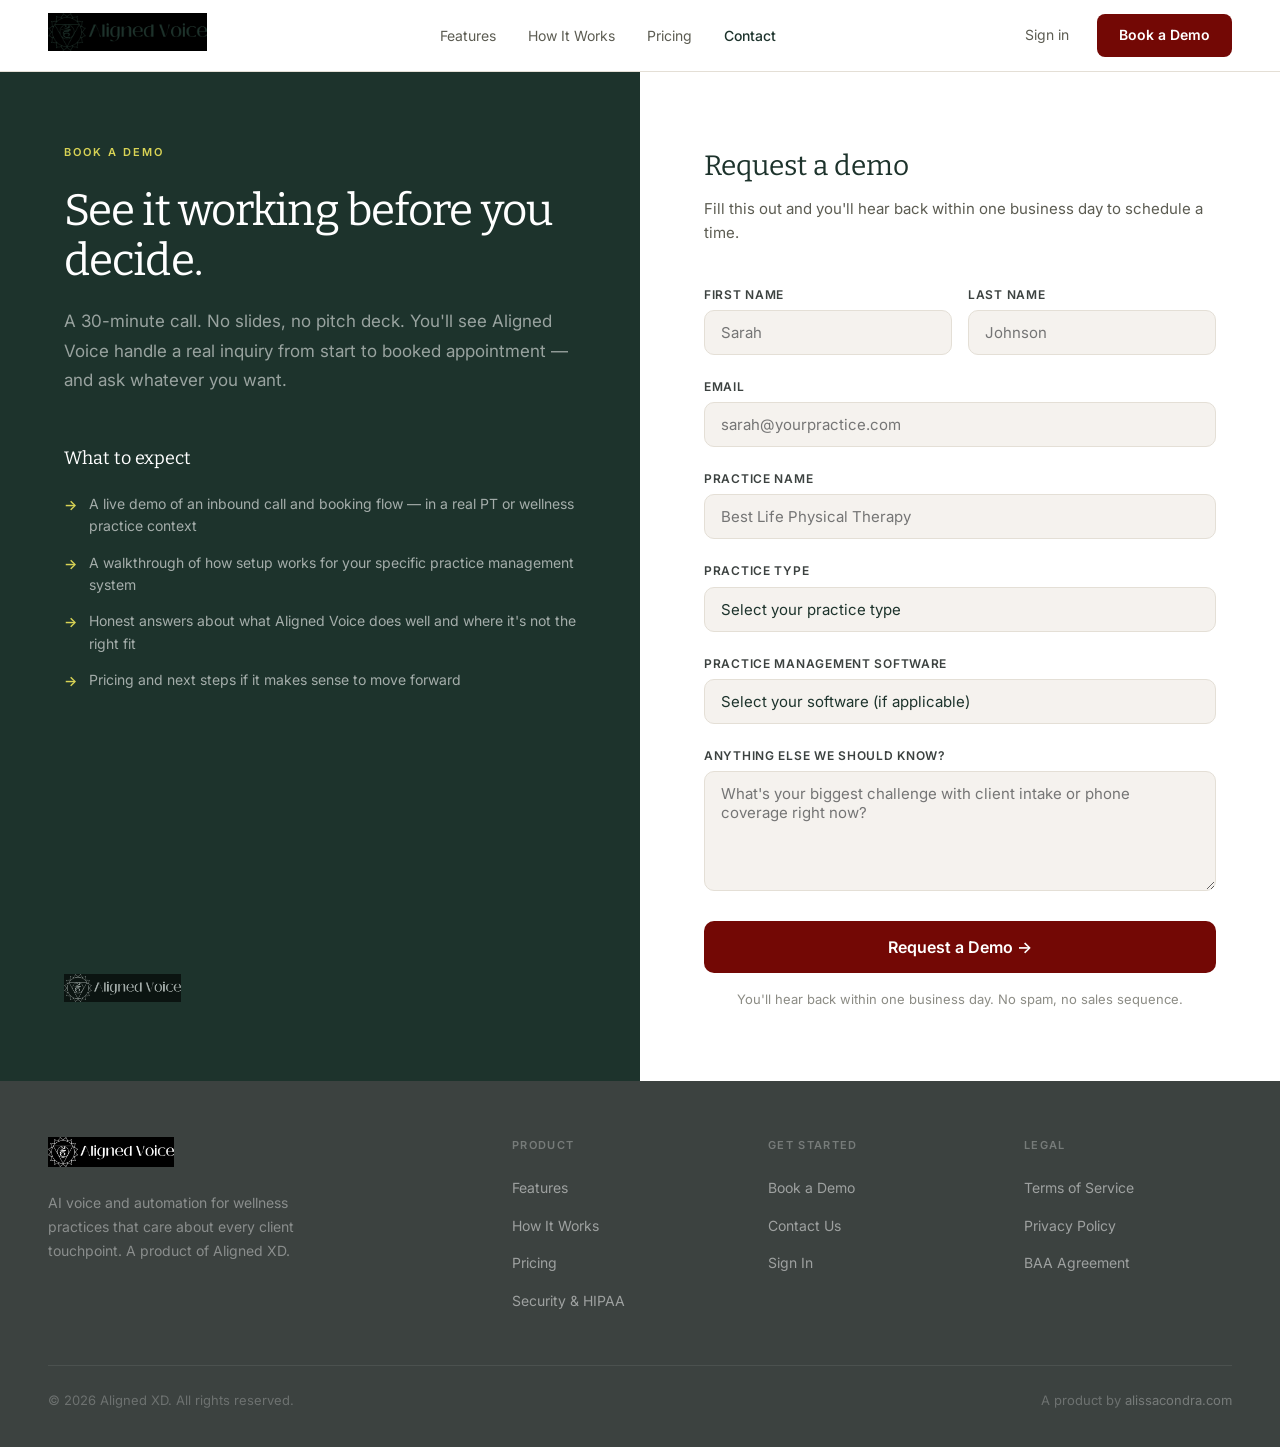
==== contact.html @ 329825b9 "Add files via upload" ====
<!DOCTYPE html>
<html lang="en">
<head>
<meta charset="UTF-8">
<meta name="viewport" content="width=device-width, initial-scale=1.0">
<title>Book a Demo — Aligned Voice</title>
<meta name="description" content="See Aligned Voice working in a real wellness practice. Book a 30-minute demo — no slides, no pitch deck.">
<link rel="preconnect" href="https://fonts.googleapis.com">
<link href="https://fonts.googleapis.com/css2?family=Bitter:ital,wght@0,300;0,400;0,500;1,300;1,400&family=Inter:wght@300;400;500;600&display=swap" rel="stylesheet">
<style>
  :root { --stone:#f5f2ee; --forest:#1d332c; --brown:#735240; --yellow:#d8d355; --red:#730805; --charcoal:#3c4240; --body:#5c5c52; --stone-mid:#e4dfd6; }
  * { margin:0; padding:0; box-sizing:border-box; }
  body { font-family:'Inter',system-ui,sans-serif; color:var(--forest); background:white; line-height:1.6; }

  nav { position:sticky; top:0; z-index:100; background:white; border-bottom:1px solid var(--stone-mid); padding:0 48px; height:72px; display:flex; align-items:center; justify-content:space-between; }
  .nav-logo img { height:38px; }
  .nav-links { display:flex; align-items:center; gap:32px; list-style:none; }
  .nav-links a { font-size:14px; color:var(--body); text-decoration:none; }
  .nav-links a:hover, .nav-links a.active { color:var(--forest); font-weight:500; }
  .nav-cta { display:flex; align-items:center; gap:12px; }
  .btn-ghost { font-size:14px; color:var(--body); text-decoration:none; padding:8px 16px; }
  .btn-nav { font-size:14px; font-weight:600; background:var(--red); color:white; text-decoration:none; padding:10px 22px; border-radius:8px; }

  .contact-layout { display:grid; grid-template-columns:1fr 1fr; min-height:calc(100vh - 72px); }

  .contact-left { background:var(--forest); padding:72px 64px; display:flex; flex-direction:column; justify-content:space-between; }
  .contact-left-content { flex:1; }
  .contact-left .label { font-size:11px; letter-spacing:.18em; text-transform:uppercase; color:var(--yellow); font-weight:600; margin-bottom:24px; }
  .contact-left h1 { font-family:'Bitter',Georgia,serif; font-size:44px; font-weight:400; color:white; margin-bottom:20px; line-height:1.15; letter-spacing:-.02em; }
  .contact-left > div > p { font-size:17px; color:rgba(255,255,255,.55); line-height:1.75; margin-bottom:48px; }

  .what-to-expect h3 { font-family:'Bitter',Georgia,serif; font-size:18px; font-weight:400; color:white; margin-bottom:20px; }
  .expect-list { list-style:none; display:flex; flex-direction:column; gap:14px; }
  .expect-list li { display:flex; align-items:flex-start; gap:12px; font-size:14px; color:rgba(255,255,255,.6); line-height:1.6; }
  .expect-list li::before { content:'→'; color:var(--yellow); flex-shrink:0; font-weight:600; margin-top:1px; }

  .contact-left-footer { margin-top:64px; }
  .contact-left-footer img { height:28px; opacity:.6; }

  .contact-right { background:white; padding:72px 64px; display:flex; flex-direction:column; justify-content:center; }
  .contact-right h2 { font-family:'Bitter',Georgia,serif; font-size:28px; font-weight:400; color:var(--forest); margin-bottom:8px; }
  .contact-right > p { font-size:15px; color:var(--body); margin-bottom:40px; line-height:1.6; }

  .form-group { margin-bottom:22px; }
  .form-row { display:grid; grid-template-columns:1fr 1fr; gap:16px; }
  label { display:block; font-size:12px; font-weight:600; letter-spacing:.06em; text-transform:uppercase; color:var(--charcoal); margin-bottom:6px; }
  input, select, textarea { width:100%; font-family:'Inter',system-ui,sans-serif; font-size:15px; color:var(--forest); background:var(--stone); border:1.5px solid var(--stone-mid); border-radius:10px; padding:12px 16px; outline:none; transition:border-color .2s; }
  input:focus, select:focus, textarea:focus { border-color:var(--forest); background:white; }
  textarea { height:120px; resize:vertical; }
  select { appearance:none; cursor:pointer; }

  .form-submit { margin-top:8px; }
  .btn-submit { width:100%; font-family:'Inter',system-ui,sans-serif; font-size:16px; font-weight:600; background:var(--red); color:white; border:none; padding:16px 24px; border-radius:10px; cursor:pointer; }
  .btn-submit:hover { background:#5a0604; }

  .form-note { font-size:13px; color:var(--body); text-align:center; margin-top:16px; opacity:.7; }

  footer { background:var(--charcoal); padding:56px 48px 36px; }
  .footer-top { display:grid; grid-template-columns:2fr 1fr 1fr 1fr; gap:48px; margin-bottom:40px; }
  .footer-brand p { font-size:14px; color:rgba(255,255,255,.4); line-height:1.7; margin-top:16px; max-width:280px; }
  .footer-brand img { height:30px; }
  .footer-col h5 { font-size:11px; font-weight:600; letter-spacing:.12em; text-transform:uppercase; color:rgba(255,255,255,.3); margin-bottom:20px; }
  .footer-col ul { list-style:none; }
  .footer-col li { margin-bottom:12px; }
  .footer-col a { font-size:14px; color:rgba(255,255,255,.5); text-decoration:none; }
  .footer-col a:hover { color:white; }
  .footer-bottom { border-top:1px solid rgba(255,255,255,.08); padding-top:24px; display:flex; justify-content:space-between; }
  .footer-bottom p { font-size:13px; color:rgba(255,255,255,.25); }
  .footer-bottom a { color:rgba(255,255,255,.3); text-decoration:none; }
</style>
</head>
<body>

<nav>
  <a href="index.html" class="nav-logo"><img src="Aligned_Voice_Logo.png" alt="Aligned Voice"></a>
  <ul class="nav-links">
    <li><a href="features.html">Features</a></li>
    <li><a href="how-it-works.html">How It Works</a></li>
    <li><a href="pricing.html">Pricing</a></li>
    <li><a href="contact.html" class="active">Contact</a></li>
  </ul>
  <div class="nav-cta">
    <a href="#" class="btn-ghost">Sign in</a>
    <a href="contact.html" class="btn-nav">Book a Demo</a>
  </div>
</nav>

<div class="contact-layout">

  <div class="contact-left">
    <div class="contact-left-content">
      <div class="label">Book a Demo</div>
      <h1>See it working before you decide.</h1>
      <p>A 30-minute call. No slides, no pitch deck. You'll see Aligned Voice handle a real inquiry from start to booked appointment — and ask whatever you want.</p>

      <div class="what-to-expect">
        <h3>What to expect</h3>
        <ul class="expect-list">
          <li>A live demo of an inbound call and booking flow — in a real PT or wellness practice context</li>
          <li>A walkthrough of how setup works for your specific practice management system</li>
          <li>Honest answers about what Aligned Voice does well and where it's not the right fit</li>
          <li>Pricing and next steps if it makes sense to move forward</li>
        </ul>
      </div>
    </div>
    <div class="contact-left-footer">
      <img src="Aligned_Voice_Logo__White.png" alt="Aligned Voice">
    </div>
  </div>

  <div class="contact-right">
    <h2>Request a demo</h2>
    <p>Fill this out and you'll hear back within one business day to schedule a time.</p>

    <form action="#" method="POST">
      <div class="form-row">
        <div class="form-group">
          <label for="first-name">First Name</label>
          <input type="text" id="first-name" name="first_name" placeholder="Sarah" required>
        </div>
        <div class="form-group">
          <label for="last-name">Last Name</label>
          <input type="text" id="last-name" name="last_name" placeholder="Johnson" required>
        </div>
      </div>

      <div class="form-group">
        <label for="email">Email</label>
        <input type="email" id="email" name="email" placeholder="sarah@yourpractice.com" required>
      </div>

      <div class="form-group">
        <label for="practice">Practice Name</label>
        <input type="text" id="practice" name="practice" placeholder="Best Life Physical Therapy" required>
      </div>

      <div class="form-group">
        <label for="practice-type">Practice Type</label>
        <select id="practice-type" name="practice_type">
          <option value="">Select your practice type</option>
          <option>Physical Therapy</option>
          <option>Chiropractic</option>
          <option>Acupuncture</option>
          <option>Functional Medicine</option>
          <option>Integrative Wellness</option>
          <option>Massage Therapy</option>
          <option>Mental Health / Therapy</option>
          <option>Yoga / Movement Studio</option>
          <option>Other Wellness Practice</option>
        </select>
      </div>

      <div class="form-group">
        <label for="pms">Practice Management Software</label>
        <select id="pms" name="pms">
          <option value="">Select your software (if applicable)</option>
          <option>PracticeQ</option>
          <option>Jane App</option>
          <option>SimplePractice</option>
          <option>TherapyNotes</option>
          <option>DrChrono</option>
          <option>Mindbody</option>
          <option>None / Looking for a recommendation</option>
          <option>Other</option>
        </select>
      </div>

      <div class="form-group">
        <label for="message">Anything else we should know?</label>
        <textarea id="message" name="message" placeholder="What's your biggest challenge with client intake or phone coverage right now?"></textarea>
      </div>

      <div class="form-submit">
        <button type="submit" class="btn-submit">Request a Demo →</button>
      </div>
      <p class="form-note">You'll hear back within one business day. No spam, no sales sequence.</p>
    </form>
  </div>

</div>

<footer>
  <div class="footer-top">
    <div class="footer-brand"><img src="Aligned_Voice_Logo__White.png" alt="Aligned Voice"><p>AI voice and automation for wellness practices that care about every client touchpoint. A product of Aligned XD.</p></div>
    <div class="footer-col"><h5>Product</h5><ul><li><a href="features.html">Features</a></li><li><a href="how-it-works.html">How It Works</a></li><li><a href="pricing.html">Pricing</a></li><li><a href="index.html#security">Security &amp; HIPAA</a></li></ul></div>
    <div class="footer-col"><h5>Get Started</h5><ul><li><a href="contact.html">Book a Demo</a></li><li><a href="contact.html">Contact Us</a></li><li><a href="#">Sign In</a></li></ul></div>
    <div class="footer-col"><h5>Legal</h5><ul><li><a href="#">Terms of Service</a></li><li><a href="#">Privacy Policy</a></li><li><a href="#">BAA Agreement</a></li></ul></div>
  </div>
  <div class="footer-bottom">
    <p>© 2026 Aligned XD. All rights reserved.</p>
    <p>A product by <a href="https://alissacondra.com">alissacondra.com</a></p>
  </div>
</footer>
</body>
</html>
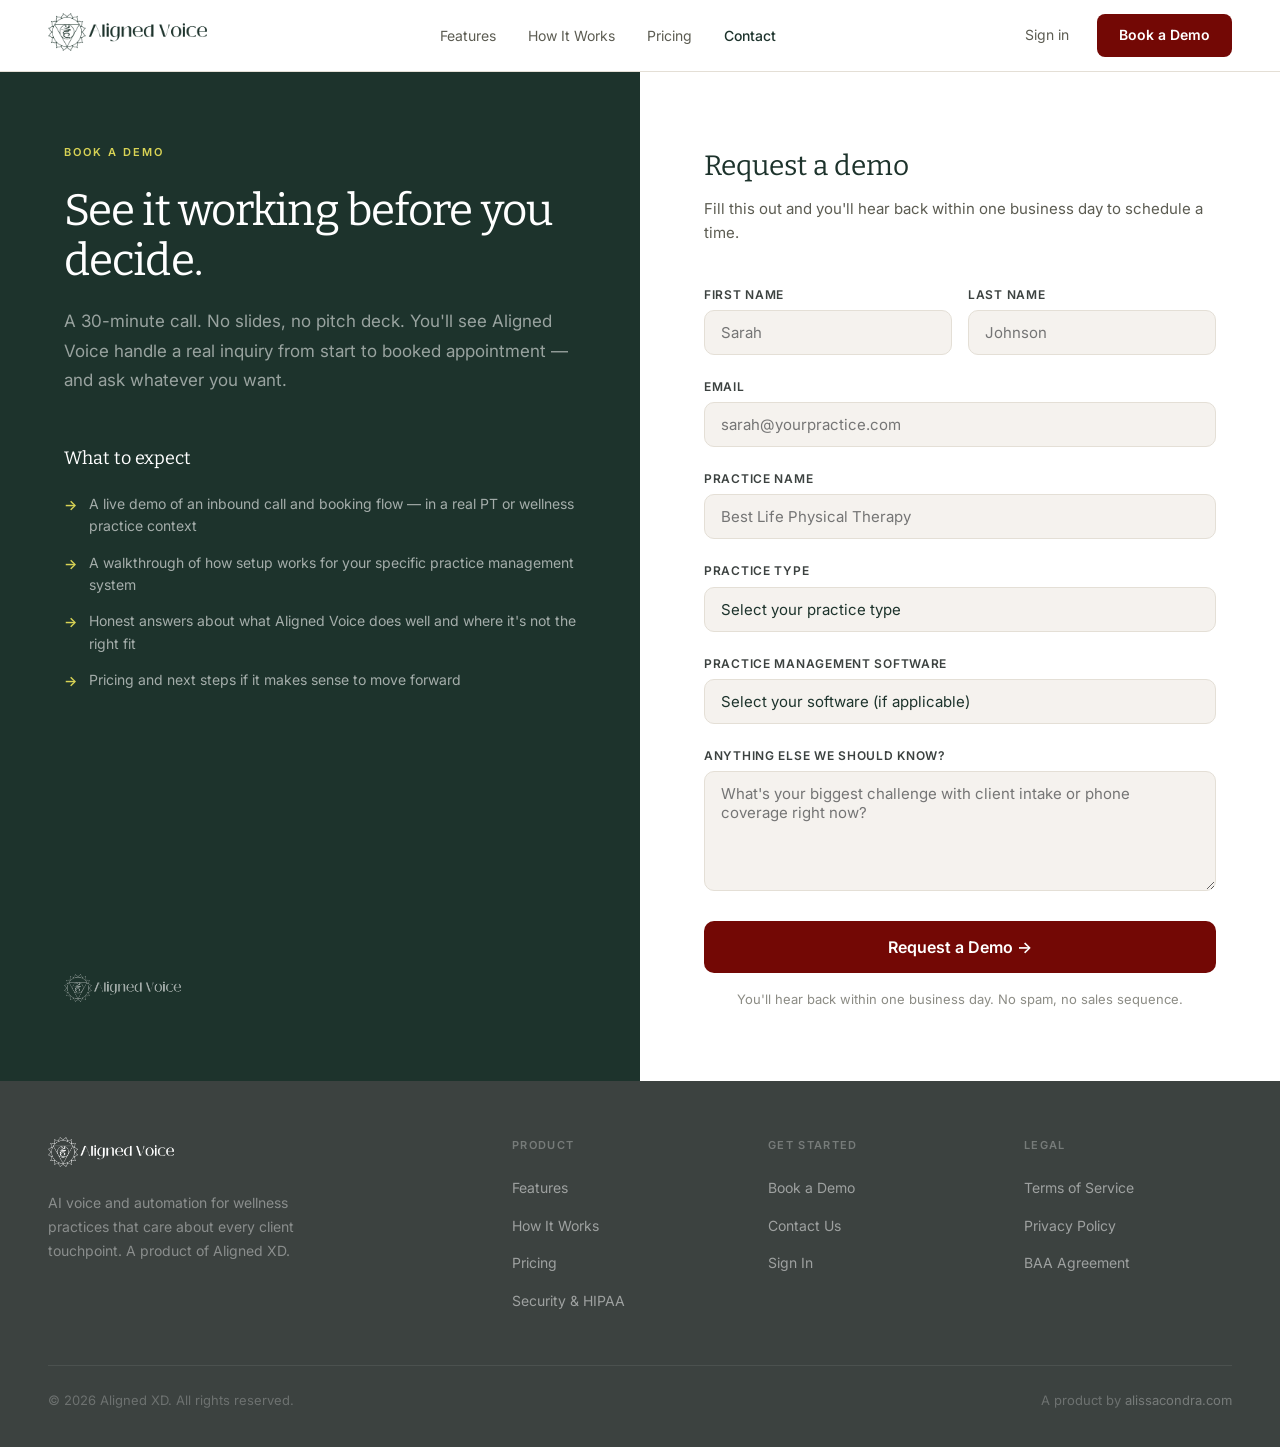
==== commit 39d8bf34: "Update nav logo and contact form action - Switch header logo to Aligned_Voice_Logo (non-white) acros" ====
--- a/contact.html
+++ b/contact.html
@@ -13,7 +13,7 @@
   body { font-family:'Inter',system-ui,sans-serif; color:var(--forest); background:white; line-height:1.6; }
 
   nav { position:sticky; top:0; z-index:100; background:white; border-bottom:1px solid var(--stone-mid); padding:0 48px; height:72px; display:flex; align-items:center; justify-content:space-between; }
-  .nav-logo img { height:38px; }
+  .nav-logo img { height:38px; mix-blend-mode: multiply; }
   .nav-links { display:flex; align-items:center; gap:32px; list-style:none; }
   .nav-links a { font-size:14px; color:var(--body); text-decoration:none; }
   .nav-links a:hover, .nav-links a.active { color:var(--forest); font-weight:500; }
@@ -112,7 +112,7 @@
     <h2>Request a demo</h2>
     <p>Fill this out and you'll hear back within one business day to schedule a time.</p>
 
-    <form action="#" method="POST">
+    <form action="https://formspree.io/f/xzdjpjoq" method="POST">
       <div class="form-row">
         <div class="form-group">
           <label for="first-name">First Name</label>
